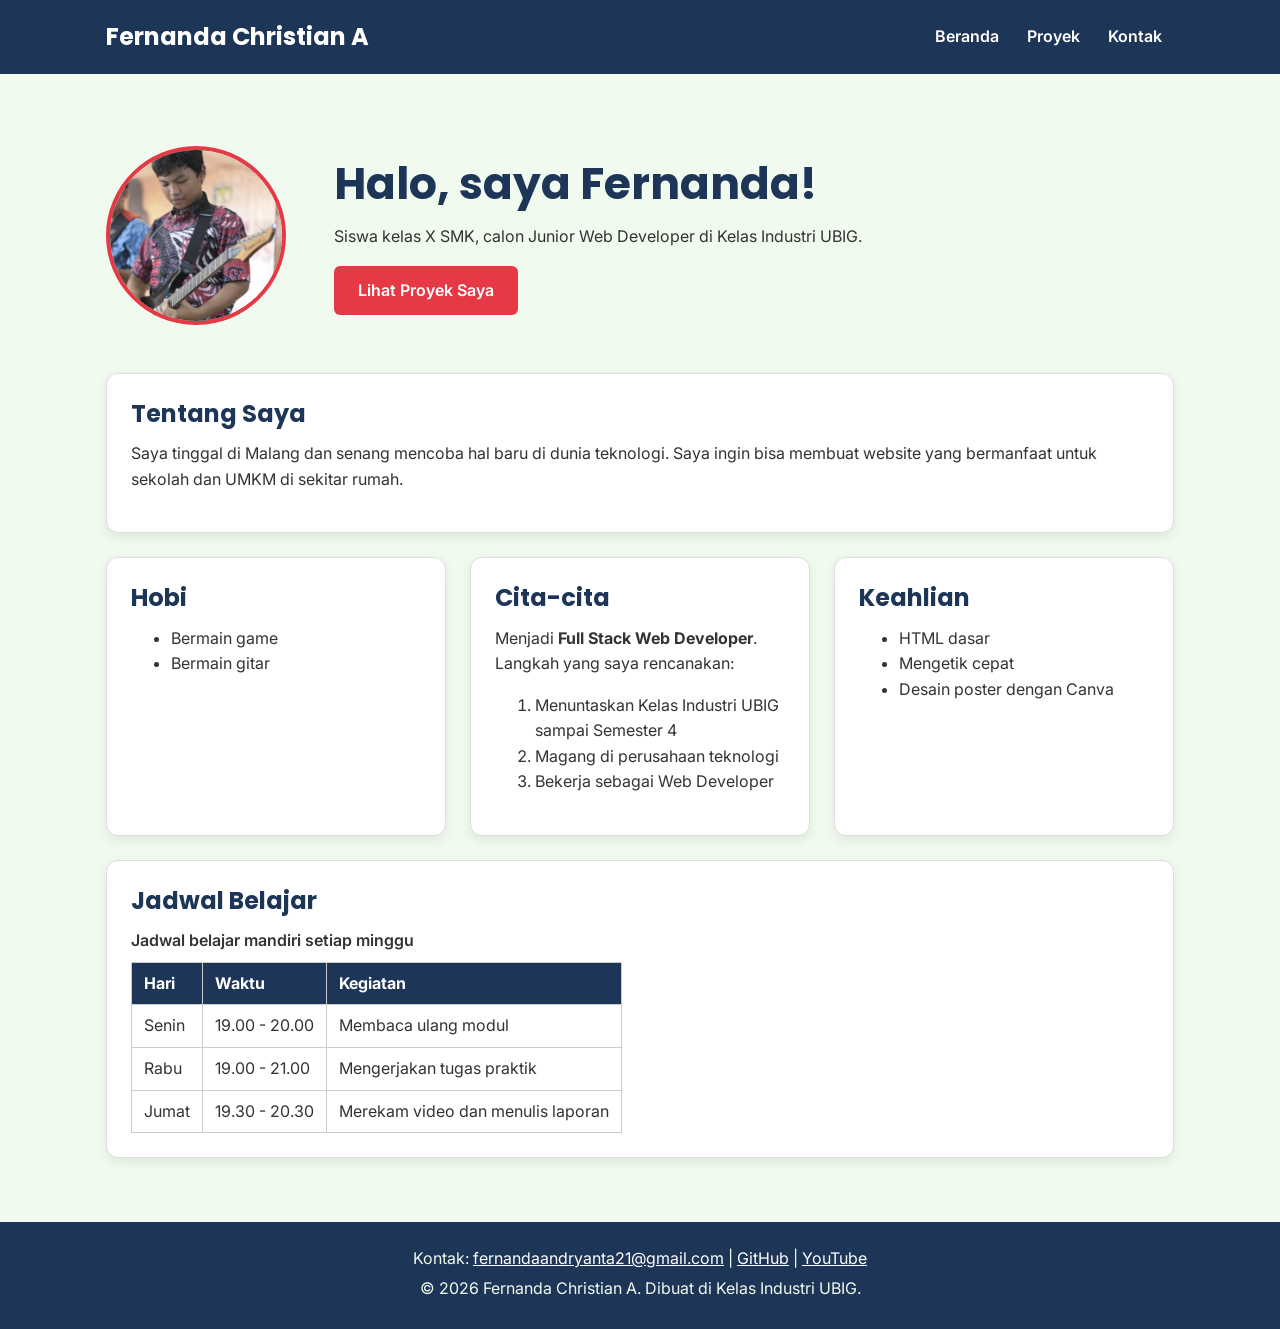
==== index.html @ 191ca081 "feat: portofolio v1" ====
<!DOCTYPE html>
<html lang="id">
<head>
  <meta charset="UTF-8">
  <meta name="viewport" content="width=device-width, initial-scale=1.0">
  <title>Fernanda Christian A | Beranda</title>
  <link rel="preconnect" href="https://fonts.googleapis.com">
  <link rel="preconnect" href="https://fonts.gstatic.com" crossorigin>
  <link href="https://fonts.googleapis.com/css2?family=Inter:wght@400;600&family=Poppins:wght@600;700&display=swap" rel="stylesheet">
  <link rel="stylesheet" href="css/style.css">
</head>
<body>
  <header>
    <div class="container navbar">
      <h1>Fernanda Christian A</h1>
      <nav class="menu-laptop">
        <ul>
          <li><a href="index.html">Beranda</a></li>
          <li><a href="proyek.html">Proyek</a></li>
          <li><a href="kontak.html">Kontak</a></li>
        </ul>
      </nav>
      <!-- Tantangan: menu ponsel yang bisa dibuka-tutup -->
      <details class="menu-ponsel">
        <summary>Menu</summary>
        <nav>
          <ul>
            <li><a href="index.html">Beranda</a></li>
            <li><a href="proyek.html">Proyek</a></li>
            <li><a href="kontak.html">Kontak</a></li>
          </ul>
        </nav>
      </details>
    </div>
  </header>

  <main>
    <div class="container">
      <section class="hero">
        <img src="img/foto-profil.png" alt="Foto profil Fernanda Christian A" width="180">
        <div>
          <h2>Halo, saya Fernanda!</h2>
          <p>Siswa kelas X SMK, calon Junior Web Developer di Kelas Industri UBIG.</p>
          <a href="proyek.html" class="tombol">Lihat Proyek Saya</a>
        </div>
      </section>

      <section class="kartu">
        <h2>Tentang Saya</h2>
        <p>Saya tinggal di Malang dan senang mencoba hal baru di dunia teknologi. Saya ingin bisa membuat website yang bermanfaat untuk sekolah dan UMKM di sekitar rumah.</p>
      </section>

      <div class="daftar-kartu">
        <section class="kartu">
          <h2>Hobi</h2>
          <ul>
            <li>Bermain game</li>
            <li>Bermain gitar</li>
          </ul>
        </section>

        <section class="kartu">
          <h2>Cita-cita</h2>
          <p>Menjadi <strong>Full Stack Web Developer</strong>. Langkah yang saya rencanakan:</p>
          <ol>
            <li>Menuntaskan Kelas Industri UBIG sampai Semester 4</li>
            <li>Magang di perusahaan teknologi</li>
            <li>Bekerja sebagai Web Developer</li>
          </ol>
        </section>

        <section class="kartu">
          <h2>Keahlian</h2>
          <ul>
            <li>HTML dasar</li>
            <li>Mengetik cepat</li>
            <li>Desain poster dengan Canva</li>
          </ul>
        </section>
      </div>

      <section class="kartu">
        <h2>Jadwal Belajar</h2>
        <table>
          <caption>Jadwal belajar mandiri setiap minggu</caption>
          <thead>
            <tr>
              <th>Hari</th>
              <th>Waktu</th>
              <th>Kegiatan</th>
            </tr>
          </thead>
          <tbody>
            <tr>
              <td>Senin</td>
              <td>19.00 - 20.00</td>
              <td>Membaca ulang modul</td>
            </tr>
            <tr>
              <td>Rabu</td>
              <td>19.00 - 21.00</td>
              <td>Mengerjakan tugas praktik</td>
            </tr>
            <tr>
              <td>Jumat</td>
              <td>19.30 - 20.30</td>
              <td>Merekam video dan menulis laporan</td>
            </tr>
          </tbody>
        </table>
      </section>
    </div>
  </main>

  <footer>
    <p>Kontak: <a href="https://mail.google.com/mail/?view=cm&fs=1&to=fernandaandryanta21@gmail.com" target="_blank">fernandaandryanta21@gmail.com</a> |
      <a href="https://github.com/7InDaMorning" target="_blank">GitHub</a> |
      <a href="https://www.youtube.com/@7InDaMorning" target="_blank">YouTube</a></p>
    <p>&copy; 2026 Fernanda Christian A. Dibuat di Kelas Industri UBIG.</p>
  </footer>
</body>
</html>
---- css/style.css ----
/* Gaya portofolio Andi Pratama
   Palet: #1D3557 (utama), #E63946 (aksen), #F1FAEE (latar)
   Huruf: Poppins (judul), Inter (isi)
   Tata letak: mobile first, titik ubah 768px (tablet) dan 1024px (laptop) */

/* 1. Reset */
* {
  box-sizing: border-box;
  margin: 0;
}

img {
  max-width: 100%;
  height: auto;
}

/* 2. Dasar halaman: warna dan huruf */
body {
  font-family: "Inter", Arial, sans-serif;
  font-size: 1rem;
  line-height: 1.6;
  color: #333333;
  background-color: #F1FAEE;
}

h1, h2, h3 {
  font-family: "Poppins", Arial, sans-serif;
  color: #1D3557;
  line-height: 1.3;
}

h2 {
  margin-bottom: 0.75rem;
}

p, ul, ol {
  margin-bottom: 1rem;
}

a {
  color: #E63946;
}

/* 3. Wadah, header, dan menu */
.container {
  max-width: 1100px;
  margin: 0 auto;
  padding: 0 1rem;
}

header {
  background-color: #1D3557;
  color: #FFFFFF;
  padding: 1rem 0;
}

header h1 {
  color: #FFFFFF;
  font-size: 1.5rem;
}

.navbar {
  display: flex;
  flex-wrap: wrap;
  justify-content: space-between;
  align-items: center;
  gap: 0.5rem;
}

nav ul {
  display: flex;
  gap: 0.25rem;
  padding: 0;
  margin: 0;
  list-style: none;
}

nav a {
  display: inline-block;
  padding: 0.5rem 0.75rem;
  border-radius: 6px;
  color: #FFFFFF;
  font-weight: 600;
  text-decoration: none;
}

/* Tantangan: menu ponsel buka-tutup dengan details */
.menu-laptop {
  display: none;
}

.menu-ponsel summary {
  padding: 0.5rem 0.75rem;
  border: 1px solid #FFFFFF;
  border-radius: 6px;
  font-weight: 600;
  cursor: pointer;
}

.menu-ponsel ul {
  flex-direction: column;
  margin-top: 0.5rem;
}

/* 4. Isi utama, hero, dan kartu */
main {
  padding: 1.5rem 0;
}

.hero {
  display: flex;
  flex-direction: column;
  align-items: center;
  gap: 1.5rem;
  padding: 1rem 0 2rem;
  text-align: center;
}

.hero img {
  border: 4px solid #E63946;
  border-radius: 50%;
}

.hero h2 {
  font-size: 2rem;
}

.tombol {
  display: inline-block;
  padding: 0.75rem 1.5rem;
  border-radius: 6px;
  background-color: #E63946;
  color: #FFFFFF;
  font-weight: 600;
  text-decoration: none;
}

.kartu {
  background-color: #FFFFFF;
  padding: 1rem;
  margin-bottom: 1.5rem;
  border: 1px solid #DDDDDD;
  border-radius: 12px;
  box-shadow: 0 4px 12px rgba(0, 0, 0, 0.08);
}

.daftar-kartu {
  display: flex;
  flex-wrap: wrap;
  gap: 1.5rem;
  margin-bottom: 1.5rem;
}

.daftar-kartu .kartu {
  flex: 1 1 280px;
  margin-bottom: 0;
}

article img {
  border-radius: 8px;
  border: 1px solid #DDDDDD;
}

/* 5. Tabel */
table {
  border-collapse: collapse;
}

caption {
  font-weight: 600;
  text-align: left;
  margin-bottom: 0.5rem;
}

th, td {
  border: 1px solid #CCCCCC;
  padding: 0.5rem 0.75rem;
  text-align: left;
}

th {
  background-color: #1D3557;
  color: #FFFFFF;
}

/* 6. Form */
label {
  font-weight: 600;
}

input, select, textarea {
  width: 100%;
  max-width: 22rem;
  padding: 0.6rem;
  margin-top: 0.25rem;
  border: 1px solid #CCCCCC;
  border-radius: 6px;
  font-family: inherit;
  font-size: 1rem;
}

button {
  padding: 0.75rem 1.5rem;
  border: none;
  border-radius: 6px;
  background-color: #E63946;
  color: #FFFFFF;
  font-family: inherit;
  font-size: 1rem;
  font-weight: 600;
  cursor: pointer;
}

/* 7. Footer */
footer {
  background-color: #1D3557;
  color: #F1FAEE;
  text-align: center;
  padding: 1.5rem;
}

footer p {
  margin-bottom: 0.25rem;
}

footer a {
  color: #FFFFFF;
}

/* 8. Tablet: lebar layar 768px ke atas */
@media (min-width: 768px) {
  .menu-laptop {
    display: block;
  }

  .menu-ponsel {
    display: none;
  }

  .hero {
    flex-direction: row;
    padding: 2rem 0 3rem;
    text-align: left;
  }

  .kartu {
    padding: 1.5rem;
  }
}

/* 9. Laptop: lebar layar 1024px ke atas */
@media (min-width: 1024px) {
  main {
    padding: 2.5rem 0;
  }

  .hero {
    gap: 3rem;
  }

  .hero h2 {
    font-size: 2.75rem;
  }
}
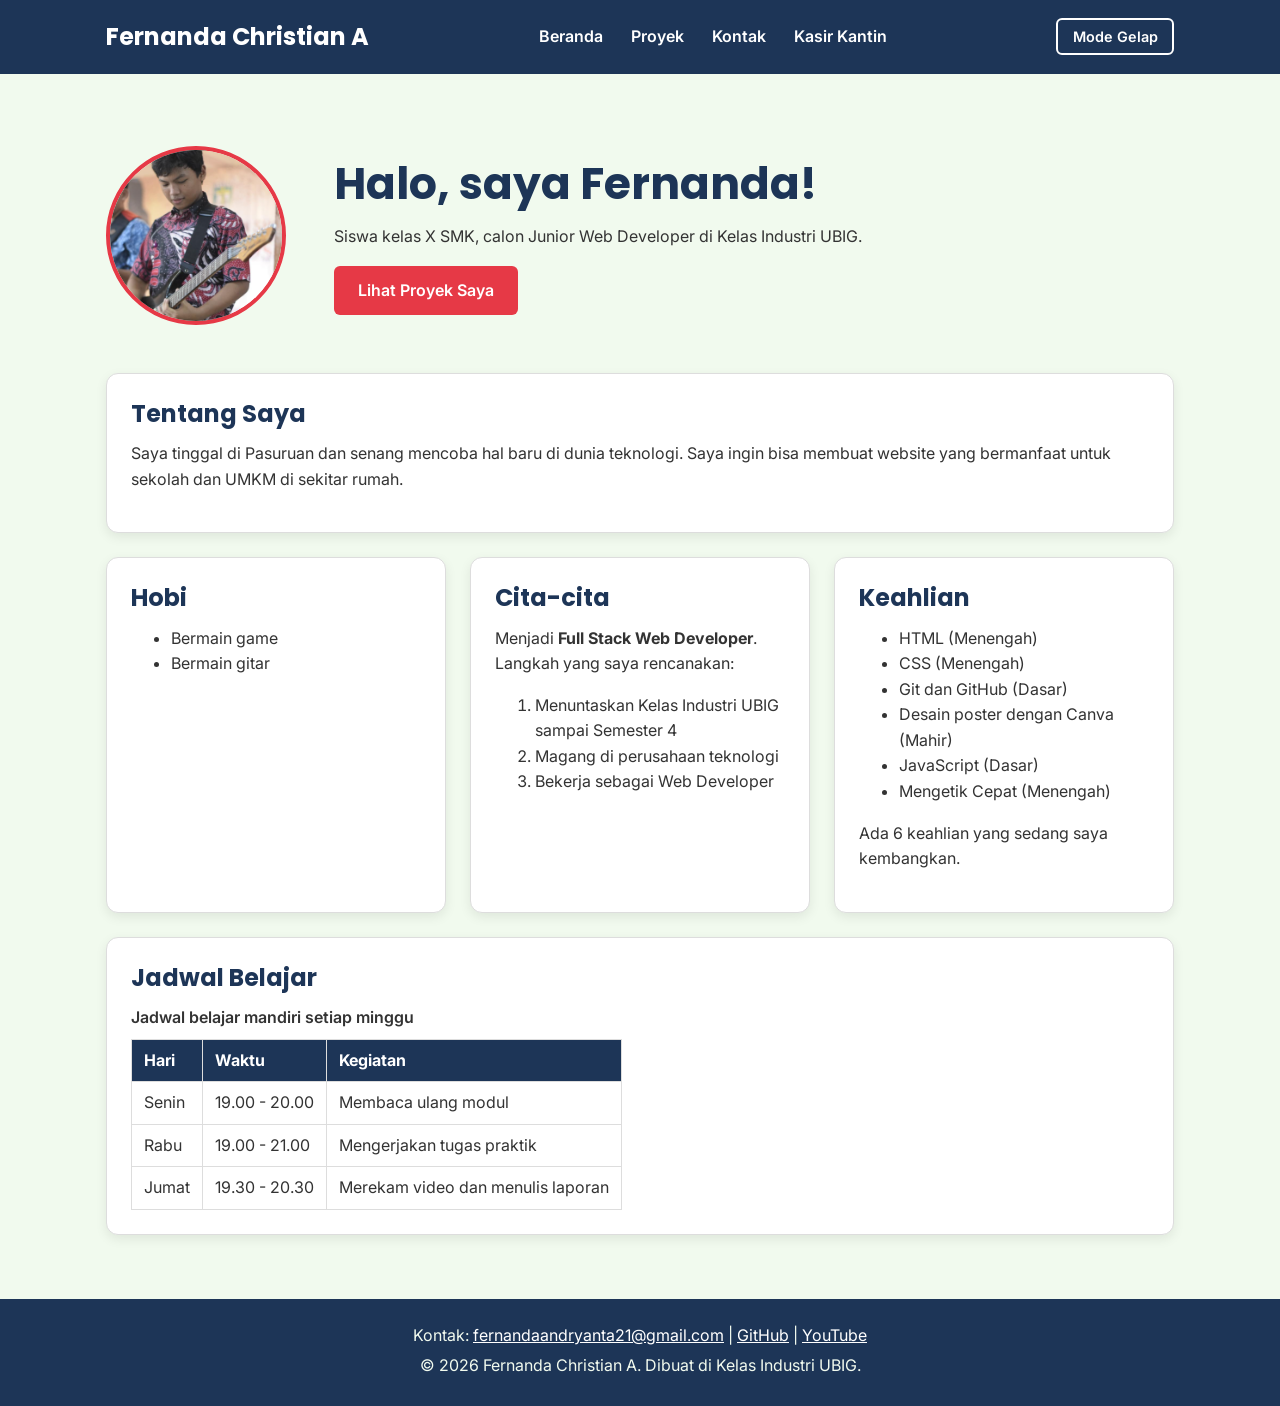
==== commit 83aa025b: "Feat: Menambah keahlian dinamis, mode gelap, filter proyek, dan menu kantin" ====
--- a/index.html
+++ b/index.html
@@ -4,10 +4,14 @@
   <meta charset="UTF-8">
   <meta name="viewport" content="width=device-width, initial-scale=1.0">
   <title>Fernanda Christian A | Beranda</title>
+  <link rel="icon" href="img/foto-profil.png">
   <link rel="preconnect" href="https://fonts.googleapis.com">
   <link rel="preconnect" href="https://fonts.gstatic.com" crossorigin>
   <link href="https://fonts.googleapis.com/css2?family=Inter:wght@400;600&family=Poppins:wght@600;700&display=swap" rel="stylesheet">
   <link rel="stylesheet" href="css/style.css">
+  <script src="Js/main.js" defer></script>
+  <script src="Js/latihan.js" defer></script>
+  <script src="Js/logika.js" defer></script>
 </head>
 <body>
   <header>
@@ -18,8 +22,10 @@
           <li><a href="index.html">Beranda</a></li>
           <li><a href="proyek.html">Proyek</a></li>
           <li><a href="kontak.html">Kontak</a></li>
+          <li><a href="Kantin/kantin.html">Kasir Kantin</a></li>
         </ul>
       </nav>
+      <button type="button" id="tombol-tema" class="tombol-tema">Mode Gelap</button>
       <!-- Tantangan: menu ponsel yang bisa dibuka-tutup -->
       <details class="menu-ponsel">
         <summary>Menu</summary>
@@ -28,6 +34,7 @@
             <li><a href="index.html">Beranda</a></li>
             <li><a href="proyek.html">Proyek</a></li>
             <li><a href="kontak.html">Kontak</a></li>
+            <li><a href="Kantin/kantin.html">Kasir Kantin</a></li>
           </ul>
         </nav>
       </details>
@@ -47,7 +54,7 @@
 
       <section class="kartu">
         <h2>Tentang Saya</h2>
-        <p>Saya tinggal di Malang dan senang mencoba hal baru di dunia teknologi. Saya ingin bisa membuat website yang bermanfaat untuk sekolah dan UMKM di sekitar rumah.</p>
+        <p>Saya tinggal di Pasuruan dan senang mencoba hal baru di dunia teknologi. Saya ingin bisa membuat website yang bermanfaat untuk sekolah dan UMKM di sekitar rumah.</p>
       </section>
 
       <div class="daftar-kartu">
@@ -71,11 +78,8 @@
 
         <section class="kartu">
           <h2>Keahlian</h2>
-          <ul>
-            <li>HTML dasar</li>
-            <li>Mengetik cepat</li>
-            <li>Desain poster dengan Canva</li>
-          </ul>
+          <ul id="daftar-skill"></ul>
+          <p id="jumlah-skill"></p>
         </section>
       </div>
 
@@ -119,4 +123,4 @@
     <p>&copy; 2026 Fernanda Christian A. Dibuat di Kelas Industri UBIG.</p>
   </footer>
 </body>
-</html>
+</html>
--- a/css/style.css
+++ b/css/style.css
@@ -19,13 +19,13 @@
   font-family: "Inter", Arial, sans-serif;
   font-size: 1rem;
   line-height: 1.6;
-  color: #333333;
-  background-color: #F1FAEE;
+  color: var(--warna-teks);
+  background-color: var(--warna-latar);
 }
 
 h1, h2, h3 {
   font-family: "Poppins", Arial, sans-serif;
-  color: #1D3557;
+  color: var(--warna-judul);
   line-height: 1.3;
 }
 
@@ -38,7 +38,7 @@
 }
 
 a {
-  color: #E63946;
+  color: var(--warna-tautan);
 }
 
 /* 3. Wadah, header, dan menu */
@@ -49,7 +49,7 @@
 }
 
 header {
-  background-color: #1D3557;
+  background-color: var(--warna-utama);
   color: #FFFFFF;
   padding: 1rem 0;
 }
@@ -136,10 +136,10 @@
 }
 
 .kartu {
-  background-color: #FFFFFF;
+  background-color: var(--warna-kartu);
   padding: 1rem;
   margin-bottom: 1.5rem;
-  border: 1px solid #DDDDDD;
+  border: 1px solid var(--warna-garis);
   border-radius: 12px;
   box-shadow: 0 4px 12px rgba(0, 0, 0, 0.08);
 }
@@ -158,7 +158,7 @@
 
 article img {
   border-radius: 8px;
-  border: 1px solid #DDDDDD;
+  border: 1px solid var(--warna-garis);
 }
 
 /* 5. Tabel */
@@ -173,13 +173,13 @@
 }
 
 th, td {
-  border: 1px solid #CCCCCC;
+  border: 1px solid var(--warna-garis);
   padding: 0.5rem 0.75rem;
   text-align: left;
 }
 
 th {
-  background-color: #1D3557;
+  background-color: var(--warna-utama);
   color: #FFFFFF;
 }
 
@@ -193,7 +193,7 @@
   max-width: 22rem;
   padding: 0.6rem;
   margin-top: 0.25rem;
-  border: 1px solid #CCCCCC;
+  border: 1px solid var(--warna-garis);
   border-radius: 6px;
   font-family: inherit;
   font-size: 1rem;
@@ -213,7 +213,7 @@
 
 /* 7. Footer */
 footer {
-  background-color: #1D3557;
+  background-color: var(--warna-utama);
   color: #F1FAEE;
   text-align: center;
   padding: 1.5rem;
@@ -262,3 +262,85 @@
     font-size: 2.75rem;
   }
 }
+
+/* 10. Tombol tema, filter, dan label kategori */
+.tombol-tema {
+  padding: 0.5rem 0.9rem;
+  border: 2px solid #FFFFFF;
+  background-color: transparent;
+  font-size: 0.9rem;
+}
+
+:root {
+  --warna-utama: #1D3557;
+  --warna-judul: #1D3557;
+  --warna-tautan: #E63946;
+  --warna-latar: #F1FAEE;
+  --warna-teks: #333333;
+  --warna-kartu: #FFFFFF;
+  --warna-garis: #DDDDDD;
+  color-scheme: light;
+}
+
+body.gelap {
+  --warna-utama: #0B1526;
+  --warna-judul: #A8DADC;
+  --warna-tautan: #FF8A8A;
+  --warna-latar: #121A24;
+  --warna-teks: #E3E8EE;
+  --warna-kartu: #1C2836;
+  --warna-garis: #34465A;
+  color-scheme: dark;
+}
+
+.filter {
+  display: flex;
+  flex-wrap: wrap;
+  gap: 0.5rem;
+  margin-bottom: 1rem;
+}
+
+.tombol-filter {
+  padding: 0.5rem 1rem;
+  border: 2px solid var(--warna-garis);
+  background-color: var(--warna-kartu);
+  color: var(--warna-judul);
+}
+
+.label {
+  display: inline-block;
+  padding: 0.1rem 0.6rem;
+  margin-bottom: 0.5rem;
+  border-radius: 999px;
+  background-color: var(--warna-latar);
+  color: var(--warna-judul);
+  font-size: 0.85rem;
+  font-weight: 600;
+}
+
+/* Animasi menu buka dan tutup */
+.menu-ponsel nav {
+    max-height: 0;
+    overflow: hidden;
+    opacity: 0;
+    transform: translateY(-12px);
+    transition:
+        max-height 0.4s ease,
+        opacity 0.3s ease,
+        transform 0.4s ease;
+}
+
+.menu-ponsel[open]:not(.menutup) nav {
+    max-height: 300px;
+    opacity: 1;
+    transform: translateY(0);
+}
+
+.menu-ponsel nav ul {
+    margin: 0;
+    padding: 10px 0;
+}
+
+.menu-ponsel summary {
+    cursor: pointer;
+}
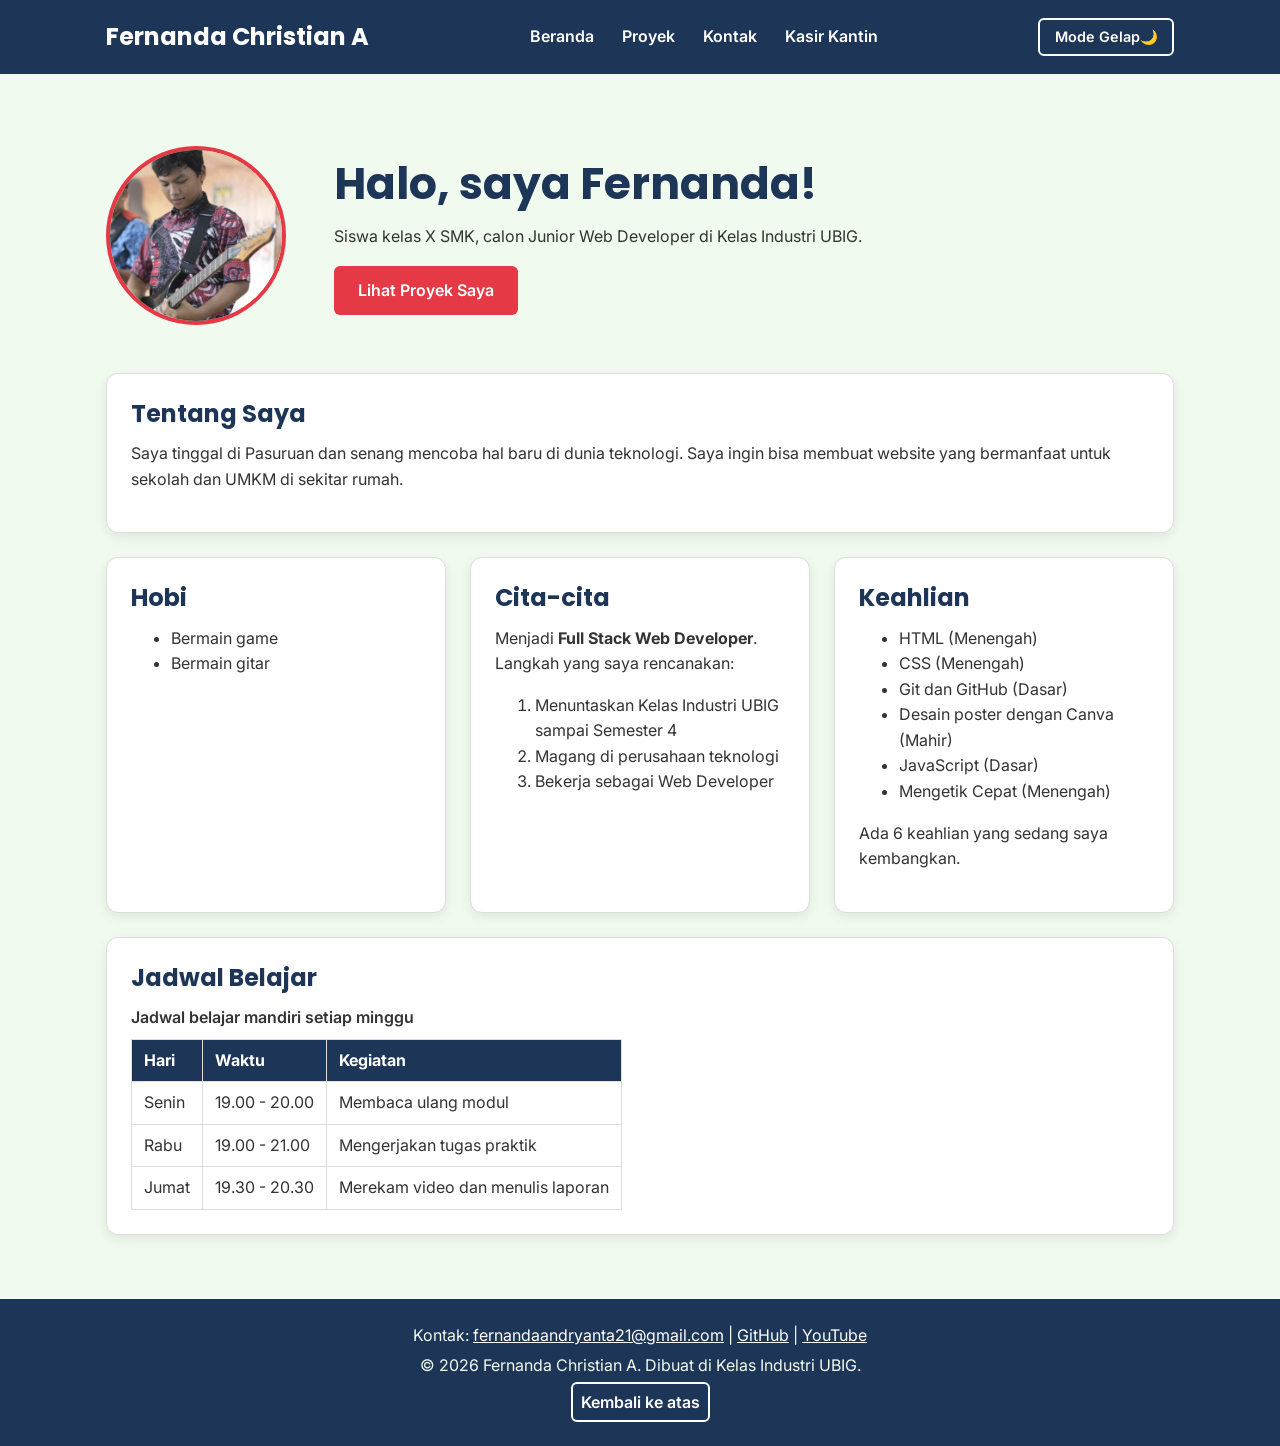
==== commit e1485ebc: "feat: tombol kembali ke atas" ====
--- a/index.html
+++ b/index.html
@@ -25,7 +25,7 @@
           <li><a href="Kantin/kantin.html">Kasir Kantin</a></li>
         </ul>
       </nav>
-      <button type="button" id="tombol-tema" class="tombol-tema">Mode Gelap</button>
+      <button type="button" id="tombol-tema" class="tombol-tema">Mode Gelap🌙</button>
       <!-- Tantangan: menu ponsel yang bisa dibuka-tutup -->
       <details class="menu-ponsel">
         <summary>Menu</summary>
@@ -44,7 +44,7 @@
   <main>
     <div class="container">
       <section class="hero">
-        <img src="img/foto-profil.png" alt="Foto profil Fernanda Christian A" width="180">
+        <img src="img/foto-profil.png" alt="Foto profil Fernanda Christian A" width="180" height="180">
         <div>
           <h2>Halo, saya Fernanda!</h2>
           <p>Siswa kelas X SMK, calon Junior Web Developer di Kelas Industri UBIG.</p>
@@ -121,6 +121,8 @@
       <a href="https://github.com/7InDaMorning" target="_blank">GitHub</a> |
       <a href="https://www.youtube.com/@7InDaMorning" target="_blank">YouTube</a></p>
     <p>&copy; 2026 Fernanda Christian A. Dibuat di Kelas Industri UBIG.</p>
+
+    <button type="button" id="tombol-atas" class="tombol-atas">Kembali ke atas</button>
   </footer>
 </body>
 </html>
--- a/css/style.css
+++ b/css/style.css
@@ -291,6 +291,13 @@
   --warna-kartu: #1C2836;
   --warna-garis: #34465A;
   color-scheme: dark;
+}
+
+/* 12. Tombol Kembali ke atas */
+.tombol-atas {
+  background-color: transparent;
+  border: 2px solid white;
+  padding: 0.5rem;
 }
 
 .filter {
